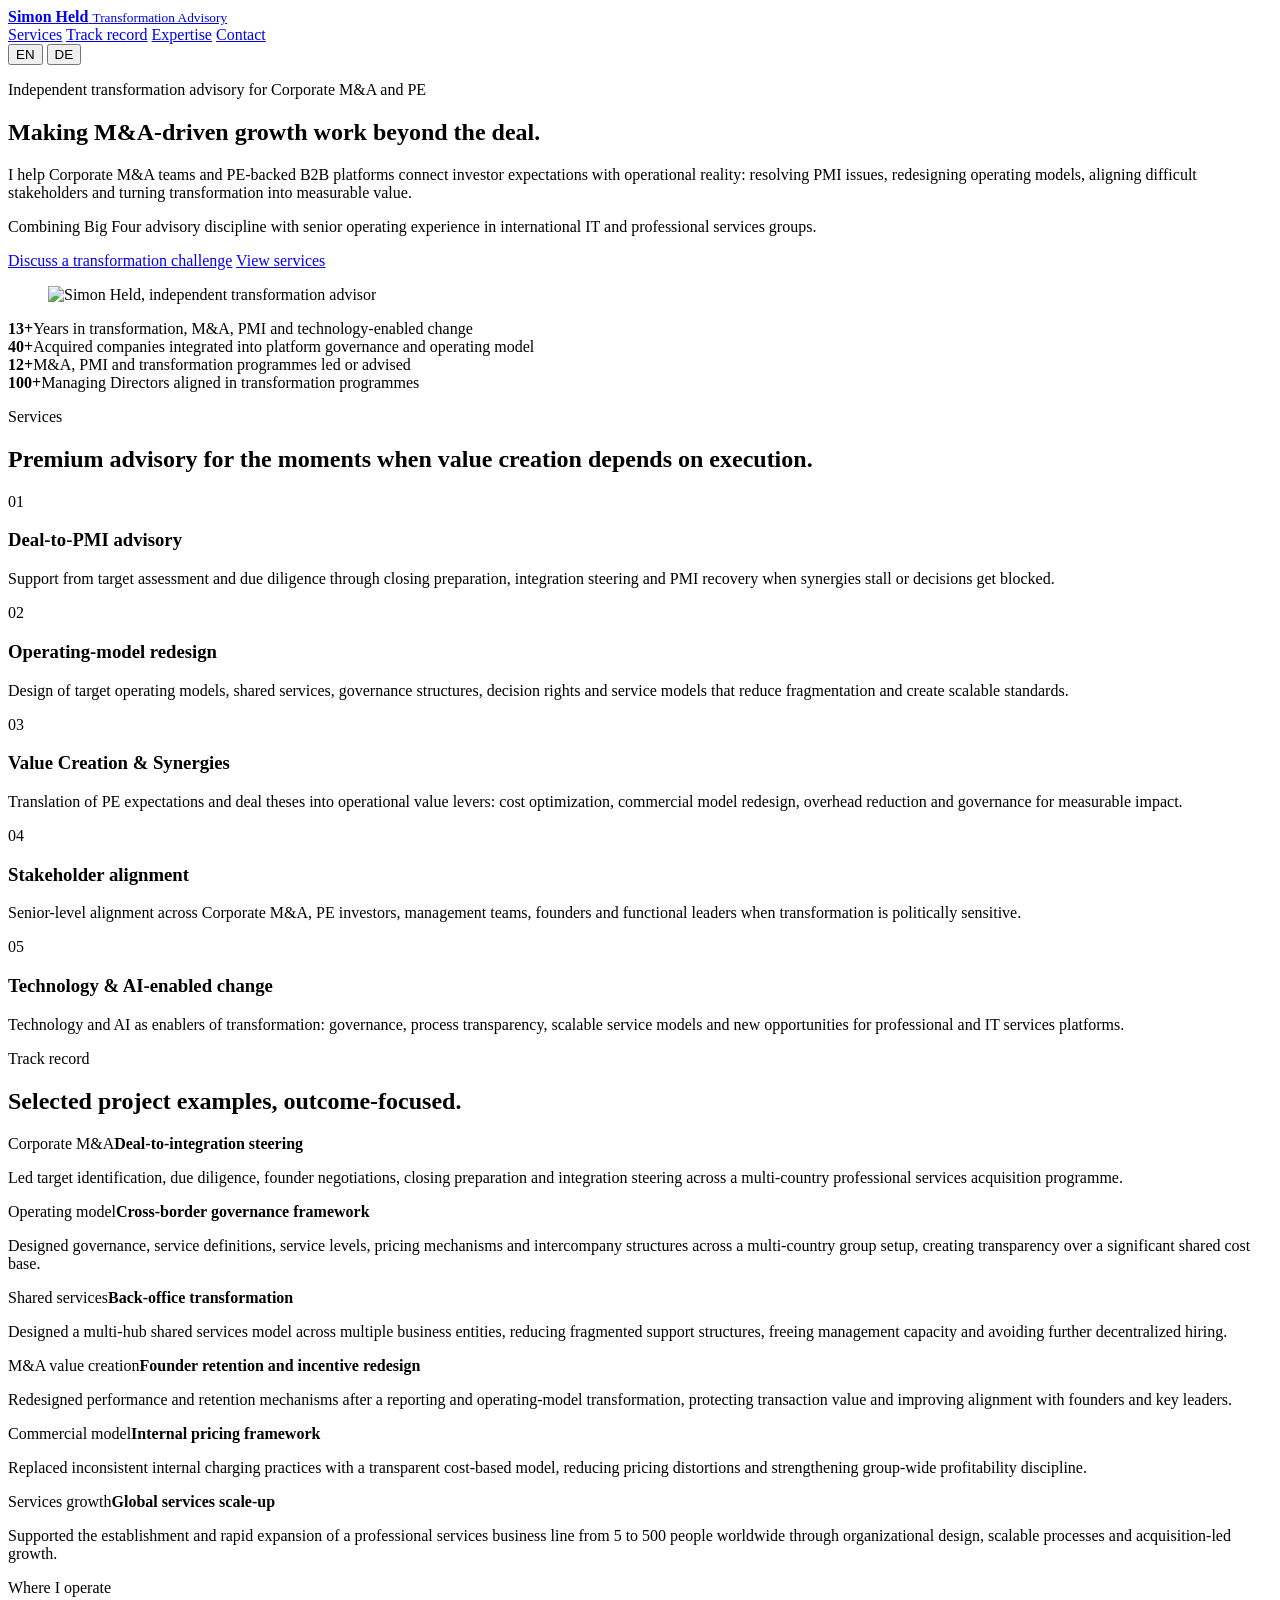
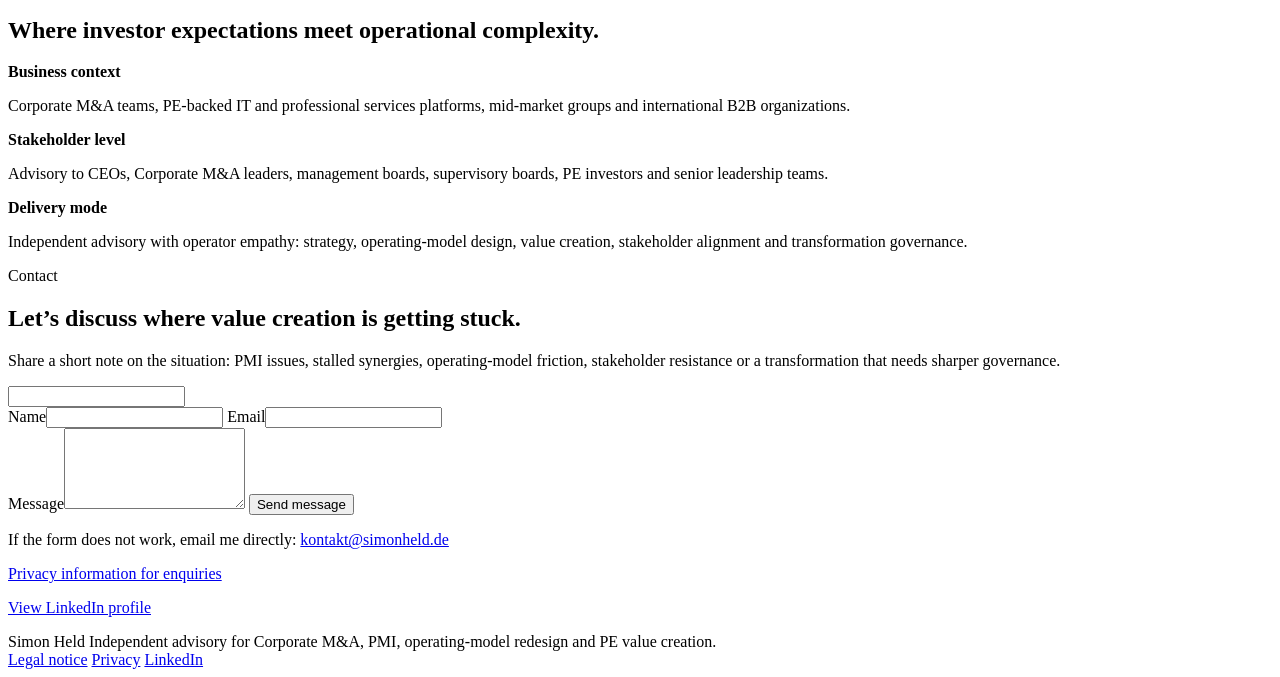
==== index.html @ be23057e "Add files via upload" ====
<!doctype html>
<html lang="en">
  <head>
    <meta charset="utf-8">
    <meta name="viewport" content="width=device-width, initial-scale=1">
    <title>Simon Held | Independent Transformation Advisory for Corporate M&amp;A and PE</title>
    <meta name="description" content="Independent transformation advisory for Corporate M&A and private equity: operating-model redesign, value creation, PMI, stakeholder alignment and technology-enabled transformation.">
    <meta property="og:title" content="Simon Held | Independent Transformation Advisory">
    <meta property="og:description" content="Independent transformation advisory for Corporate M&A, PMI, operating-model redesign and PE value creation.">
    <meta property="og:type" content="website">
    <meta property="og:image" content="https://simonheld.de/assets/simon-held-portrait.jpg">
    <meta name="twitter:card" content="summary_large_image">
    <meta name="twitter:title" content="Simon Held | Independent Transformation Advisory">
    <meta name="twitter:description" content="Independent transformation advisory for Corporate M&A, PMI, operating-model redesign and PE value creation.">
    <link rel="icon" href="assets/favicon.svg" type="image/svg+xml">
    <link rel="stylesheet" href="styles.css">
  </head>
  <body>
    <header class="site-header" aria-label="Main navigation">
      <a class="brand" href="#top" aria-label="Simon Held home">
        <span class="brand-mark" aria-hidden="true"></span>
        <span>
          <strong>Simon Held</strong>
          <small data-en="Transformation Advisory" data-de="Transformationsberatung">Transformation Advisory</small>
        </span>
      </a>
      <nav class="nav-links" aria-label="Page sections">
        <a href="#services" data-en="Services" data-de="Leistungen">Services</a>
        <a href="#track-record" data-en="Track record" data-de="Projekterfahrung">Track record</a>
        <a href="#expertise" data-en="Expertise" data-de="Schwerpunkte">Expertise</a>
        <a href="#contact" data-en="Contact" data-de="Kontakt">Contact</a>
      </nav>
      <div class="language-toggle" aria-label="Language selection">
        <button class="is-active" type="button" data-lang-button="en" aria-pressed="true">EN</button>
        <button type="button" data-lang-button="de" aria-pressed="false">DE</button>
      </div>
    </header>

    <main id="top">
      <section class="hero section-shell">
        <div class="hero-copy">
          <p class="eyebrow">
            <span data-en="Independent transformation advisory for Corporate M&amp;A and PE" data-de="Unabhängige Beratung für Corporate M&amp;A und PE">Independent transformation advisory for Corporate M&amp;A and PE</span>
          </p>
          <h1 data-en="Making M&amp;A-driven growth work beyond the deal." data-de="M&amp;A-getriebenes Wachstum operativ wirksam machen.">Making M&amp;A-driven growth work beyond the deal.</h1>
          <p class="hero-lede" data-en="I help Corporate M&amp;A teams and PE-backed B2B platforms connect investor expectations with operational reality: resolving PMI issues, redesigning operating models, aligning difficult stakeholders and turning transformation into measurable value." data-de="Ich unterstütze Corporate-M&amp;A-Teams und PE-finanzierte B2B-Plattformen dabei, Investorenerwartungen in operative Realität zu übersetzen: PMI-Probleme lösen, Operating Models neu ausrichten, anspruchsvolle Stakeholder einbinden und Transformation in messbare Wertsteigerung überführen.">
            I help Corporate M&amp;A teams and PE-backed B2B platforms connect investor expectations with operational reality: resolving PMI issues, redesigning operating models, aligning difficult stakeholders and turning transformation into measurable value.
          </p>
          <p class="credential-line" data-en="Combining Big Four advisory discipline with senior operating experience in international IT and professional services groups." data-de="Verbindet Big-Four-Präzision mit operativer Führungserfahrung in internationalen IT- und Professional-Services-Gruppen.">
            Combining Big Four advisory discipline with senior operating experience in international IT and professional services groups.
          </p>
          <div class="hero-actions">
            <a class="button primary" href="#contact" data-en="Discuss a transformation challenge" data-de="Transformationsagenda besprechen">Discuss a transformation challenge</a>
            <a class="button secondary" href="#services" data-en="View services" data-de="Leistungen ansehen">View services</a>
          </div>
        </div>
        <figure class="hero-media">
          <img src="assets/simon-held-portrait.jpg" alt="Simon Held, independent transformation advisor">
        </figure>
      </section>

      <section class="credibility" aria-label="Experience highlights">
        <div class="metric"><strong>13+</strong><span data-en="Years in transformation, M&amp;A, PMI and technology-enabled change" data-de="Jahre Erfahrung in Transformation, M&amp;A, PMI und technologiegestützter Veränderung">Years in transformation, M&amp;A, PMI and technology-enabled change</span></div>
        <div class="metric"><strong>40+</strong><span data-en="Acquired companies integrated into platform governance and operating model" data-de="Akquirierte Unternehmen in Plattform-Governance und Operating Model integriert">Acquired companies integrated into platform governance and operating model</span></div>
        <div class="metric"><strong>12+</strong><span data-en="M&amp;A, PMI and transformation programmes led or advised" data-de="M&amp;A-, PMI- und Transformationsprogramme geführt oder beraten">M&amp;A, PMI and transformation programmes led or advised</span></div>
        <div class="metric"><strong>100+</strong><span data-en="Managing Directors aligned in transformation programmes" data-de="Geschäftsführer und Managing Directors in Transformationsprogrammen eingebunden">Managing Directors aligned in transformation programmes</span></div>
      </section>

      <section class="section-shell split" id="services">
        <div class="section-intro">
          <p class="eyebrow" data-en="Services" data-de="Leistungen">Services</p>
          <h2 data-en="Premium advisory for the moments when value creation depends on execution." data-de="Beratung für kritische Phasen, in denen Wertsteigerung operative Wirkung entfalten muss.">Premium advisory for the moments when value creation depends on execution.</h2>
        </div>
        <div class="service-list">
          <article class="service-item"><span class="service-index">01</span><div><h3 data-en="Deal-to-PMI advisory" data-de="Deal-to-PMI-Beratung">Deal-to-PMI advisory</h3><p data-en="Support from target assessment and due diligence through closing preparation, integration steering and PMI recovery when synergies stall or decisions get blocked." data-de="Begleitung von Target Assessment und Due Diligence über Closing-Vorbereitung und Integrationssteuerung bis zur PMI-Stabilisierung, wenn Synergien stocken oder Entscheidungen blockiert werden.">Support from target assessment and due diligence through closing preparation, integration steering and PMI recovery when synergies stall or decisions get blocked.</p></div></article>
          <article class="service-item"><span class="service-index">02</span><div><h3 data-en="Operating-model redesign" data-de="Operating-Model-Redesign">Operating-model redesign</h3><p data-en="Design of target operating models, shared services, governance structures, decision rights and service models that reduce fragmentation and create scalable standards." data-de="Design von Target Operating Models, Shared Services, Governance-Strukturen, Rollen, Entscheidungsrechten und Service-Modellen, die Fragmentierung reduzieren und skalierbare Standards schaffen.">Design of target operating models, shared services, governance structures, decision rights and service models that reduce fragmentation and create scalable standards.</p></div></article>
          <article class="service-item"><span class="service-index">03</span><div><h3 data-en="Value Creation &amp; Synergies" data-de="Value Creation &amp; Synergien">Value Creation &amp; Synergies</h3><p data-en="Translation of PE expectations and deal theses into operational value levers: cost optimization, commercial model redesign, overhead reduction and governance for measurable impact." data-de="Übersetzung von PE-Erwartungen und Deal-Thesen in operative Werthebel: Kostenoptimierung, Commercial-Model-Redesign, Overhead-Reduktion und Governance mit messbarer Wirkung.">Translation of PE expectations and deal theses into operational value levers: cost optimization, commercial model redesign, overhead reduction and governance for measurable impact.</p></div></article>
          <article class="service-item"><span class="service-index">04</span><div><h3 data-en="Stakeholder alignment" data-de="Stakeholder-Alignment">Stakeholder alignment</h3><p data-en="Senior-level alignment across Corporate M&amp;A, PE investors, management teams, founders and functional leaders when transformation is politically sensitive." data-de="Senior-Level-Alignment zwischen Corporate M&amp;A, PE-Investoren, Geschäftsführungen, Gründern und Funktionsverantwortlichen, wenn Transformation politisch sensibel oder blockiert ist.">Senior-level alignment across Corporate M&amp;A, PE investors, management teams, founders and functional leaders when transformation is politically sensitive.</p></div></article>
          <article class="service-item"><span class="service-index">05</span><div><h3 data-en="Technology &amp; AI-enabled change" data-de="Technologie- und KI-gestützte Veränderung">Technology &amp; AI-enabled change</h3><p data-en="Technology and AI as enablers of transformation: governance, process transparency, scalable service models and new opportunities for professional and IT services platforms." data-de="Technologie und KI als Hebel für Transformation: Governance, Prozesstransparenz, skalierbare Service-Modelle und neue Wertpotenziale für Professional- und IT-Services-Plattformen.">Technology and AI as enablers of transformation: governance, process transparency, scalable service models and new opportunities for professional and IT services platforms.</p></div></article>
        </div>
      </section>

      <section class="section-shell track-record" id="track-record">
        <div class="section-intro">
          <p class="eyebrow" data-en="Track record" data-de="Projekterfahrung">Track record</p>
          <h2 data-en="Selected project examples, outcome-focused." data-de="Ausgewählte Projektbeispiele, ergebnisorientiert.">Selected project examples, outcome-focused.</h2>
        </div>
        <div class="engagement-grid">
          <article><span class="engagement-kicker" data-en="Corporate M&amp;A" data-de="Corporate M&amp;A">Corporate M&amp;A</span><strong data-en="Deal-to-integration steering" data-de="Deal-to-Integration-Steuerung">Deal-to-integration steering</strong><p data-en="Led target identification, due diligence, founder negotiations, closing preparation and integration steering across a multi-country professional services acquisition programme." data-de="Target-Identifikation, Due Diligence, Gründerverhandlungen, Closing-Vorbereitung und Integrationssteuerung in einem länderübergreifenden Professional-Services-Akquisitionsprogramm verantwortet.">Led target identification, due diligence, founder negotiations, closing preparation and integration steering across a multi-country professional services acquisition programme.</p></article>
          <article><span class="engagement-kicker" data-en="Operating model" data-de="Operating Model">Operating model</span><strong data-en="Cross-border governance framework" data-de="Grenzüberschreitendes Governance-Modell">Cross-border governance framework</strong><p data-en="Designed governance, service definitions, service levels, pricing mechanisms and intercompany structures across a multi-country group setup, creating transparency over a significant shared cost base." data-de="Governance, Service-Definitionen, Service Levels, Pricing-Mechanismen und Intercompany-Strukturen in einer internationalen Gruppenstruktur aufgebaut und Transparenz über eine signifikante gemeinsame Kostenbasis geschaffen.">Designed governance, service definitions, service levels, pricing mechanisms and intercompany structures across a multi-country group setup, creating transparency over a significant shared cost base.</p></article>
          <article><span class="engagement-kicker" data-en="Shared services" data-de="Shared Services">Shared services</span><strong data-en="Back-office transformation" data-de="Back-Office-Transformation">Back-office transformation</strong><p data-en="Designed a multi-hub shared services model across multiple business entities, reducing fragmented support structures, freeing management capacity and avoiding further decentralized hiring." data-de="Ein Multi-Hub-Shared-Services-Modell über mehrere Geschäftseinheiten hinweg konzipiert, fragmentierte Support-Strukturen reduziert, Managementkapazität freigesetzt und zusätzliche dezentrale Einstellungen vermieden.">Designed a multi-hub shared services model across multiple business entities, reducing fragmented support structures, freeing management capacity and avoiding further decentralized hiring.</p></article>
          <article><span class="engagement-kicker" data-en="M&amp;A value creation" data-de="M&amp;A Value Creation">M&amp;A value creation</span><strong data-en="Founder retention and incentive redesign" data-de="Gründerbindung und Incentive-Redesign">Founder retention and incentive redesign</strong><p data-en="Redesigned performance and retention mechanisms after a reporting and operating-model transformation, protecting transaction value and improving alignment with founders and key leaders." data-de="Performance- und Retention-Mechanismen nach einer Reporting- und Operating-Model-Transformation neu ausgerichtet, Transaktionswert abgesichert und die Interessen von Gründern und Schlüsselpersonen besser mit den Gruppenzielen verbunden.">Redesigned performance and retention mechanisms after a reporting and operating-model transformation, protecting transaction value and improving alignment with founders and key leaders.</p></article>
          <article><span class="engagement-kicker" data-en="Commercial model" data-de="Commercial Model">Commercial model</span><strong data-en="Internal pricing framework" data-de="Internes Pricing-Framework">Internal pricing framework</strong><p data-en="Replaced inconsistent internal charging practices with a transparent cost-based model, reducing pricing distortions and strengthening group-wide profitability discipline." data-de="Uneinheitliche interne Leistungsverrechnung durch ein transparentes kostenbasiertes Modell ersetzt, Pricing-Verzerrungen reduziert und die gruppenweite Profitabilitätsdisziplin gestärkt.">Replaced inconsistent internal charging practices with a transparent cost-based model, reducing pricing distortions and strengthening group-wide profitability discipline.</p></article>
          <article><span class="engagement-kicker" data-en="Services growth" data-de="Services Growth">Services growth</span><strong data-en="Global services scale-up" data-de="Skalierung globaler Services">Global services scale-up</strong><p data-en="Supported the establishment and rapid expansion of a professional services business line from 5 to 500 people worldwide through organizational design, scalable processes and acquisition-led growth." data-de="Aufbau und schnelle Skalierung einer Professional-Services-Geschäftseinheit von 5 auf weltweit 500 Mitarbeitende unterstützt: über Organisationsdesign, skalierbare Prozesse und akquisitionsgetriebenes Wachstum.">Supported the establishment and rapid expansion of a professional services business line from 5 to 500 people worldwide through organizational design, scalable processes and acquisition-led growth.</p></article>
        </div>
      </section>

      <section class="section-shell expertise-band" id="expertise">
        <div>
          <p class="eyebrow" data-en="Where I operate" data-de="Einsatzfelder">Where I operate</p>
          <h2 data-en="Where investor expectations meet operational complexity." data-de="Dort, wo Investorenerwartungen auf operative Komplexität treffen.">Where investor expectations meet operational complexity.</h2>
        </div>
        <div class="expertise-grid">
          <div><strong data-en="Business context" data-de="Unternehmerischer Kontext">Business context</strong><p data-en="Corporate M&amp;A teams, PE-backed IT and professional services platforms, mid-market groups and international B2B organizations." data-de="Corporate-M&amp;A-Teams, PE-finanzierte IT- und Professional-Services-Plattformen, Mid-Market-Unternehmensgruppen und internationale B2B-Organisationen.">Corporate M&amp;A teams, PE-backed IT and professional services platforms, mid-market groups and international B2B organizations.</p></div>
          <div><strong data-en="Stakeholder level" data-de="Stakeholder-Ebene">Stakeholder level</strong><p data-en="Advisory to CEOs, Corporate M&amp;A leaders, management boards, supervisory boards, PE investors and senior leadership teams." data-de="Beratung für CEOs, Corporate-M&amp;A-Verantwortliche, Geschäftsführungen, Beiräte, Aufsichtsgremien, PE-Investoren und Senior Leadership Teams.">Advisory to CEOs, Corporate M&amp;A leaders, management boards, supervisory boards, PE investors and senior leadership teams.</p></div>
          <div><strong data-en="Delivery mode" data-de="Rolle im Mandat">Delivery mode</strong><p data-en="Independent advisory with operator empathy: strategy, operating-model design, value creation, stakeholder alignment and transformation governance." data-de="Unabhängige Beratung mit operativem Verständnis: Strategie, Operating-Model-Design, Value Creation, Stakeholder-Alignment und Transformations-Governance.">Independent advisory with operator empathy: strategy, operating-model design, value creation, stakeholder alignment and transformation governance.</p></div>
        </div>
      </section>

      <section class="section-shell contact-section" id="contact">
        <div class="contact-copy">
          <p class="eyebrow" data-en="Contact" data-de="Kontakt">Contact</p>
          <h2 data-en="Let’s discuss where value creation is getting stuck." data-de="Lassen Sie uns besprechen, wo Wertsteigerung ins Stocken gerät.">Let’s discuss where value creation is getting stuck.</h2>
          <p data-en="Share a short note on the situation: PMI issues, stalled synergies, operating-model friction, stakeholder resistance or a transformation that needs sharper governance." data-de="Senden Sie mir eine kurze Nachricht zur Ausgangssituation: PMI-Probleme, stockende Synergien, Reibung im Operating Model, Stakeholder-Widerstand oder eine Transformation, die klarere Governance benötigt.">Share a short note on the situation: PMI issues, stalled synergies, operating-model friction, stakeholder resistance or a transformation that needs sharper governance.</p>
        </div>
        <form class="contact-form" id="contactForm" action="contact.php" method="POST" accept-charset="UTF-8">
          <input type="hidden" name="subject" value="New transformation agenda enquiry">
          <input type="hidden" name="form_started_at" value="">
          <input type="text" name="_honey" tabindex="-1" autocomplete="off" aria-hidden="true">
          <div class="form-row">
            <label><span data-en="Name" data-de="Name">Name</span><input name="name" type="text" autocomplete="name" required></label>
            <label><span data-en="Email" data-de="E-Mail">Email</span><input name="email" type="email" autocomplete="email" required></label>
          </div>
          <label><span data-en="Message" data-de="Nachricht">Message</span><textarea name="message" rows="5" required></textarea></label>
          <button class="button primary" type="submit" data-en="Send message" data-de="Nachricht senden">Send message</button>
          <p class="contact-fallback">
            <span data-en="If the form does not work, email me directly:" data-de="Falls das Formular nicht funktioniert, schreiben Sie mir direkt:">If the form does not work, email me directly:</span>
            <a href="mailto:kontakt@simonheld.de">kontakt@simonheld.de</a>
          </p>
          <p class="contact-fallback">
            <a href="datenschutz.html" data-en="Privacy information for enquiries" data-de="Datenschutzhinweise für Anfragen">Privacy information for enquiries</a>
          </p>
          <p class="contact-fallback">
            <a href="https://www.linkedin.com/in/simon-held/" target="_blank" rel="noopener" data-en="View LinkedIn profile" data-de="LinkedIn-Profil ansehen">View LinkedIn profile</a>
          </p>
        </form>
      </section>
    </main>

    <footer class="site-footer">
      <span>Simon Held</span>
      <span data-en="Independent advisory for Corporate M&amp;A, PMI, operating-model redesign and PE value creation." data-de="Unabhängige Beratung für Corporate M&amp;A, PMI, Operating-Model-Redesign und PE Value Creation.">Independent advisory for Corporate M&amp;A, PMI, operating-model redesign and PE value creation.</span>
      <nav class="footer-links" aria-label="Legal links">
        <a href="legal-notice.html" data-en="Legal notice" data-de="Impressum" data-href-en="legal-notice.html" data-href-de="impressum.html">Legal notice</a>
        <a href="privacy.html" data-en="Privacy" data-de="Datenschutz" data-href-en="privacy.html" data-href-de="datenschutz.html">Privacy</a>
        <a href="https://www.linkedin.com/in/simon-held/" target="_blank" rel="noopener">LinkedIn</a>
      </nav>
    </footer>
    <script src="script.js"></script>
  </body>
</html>
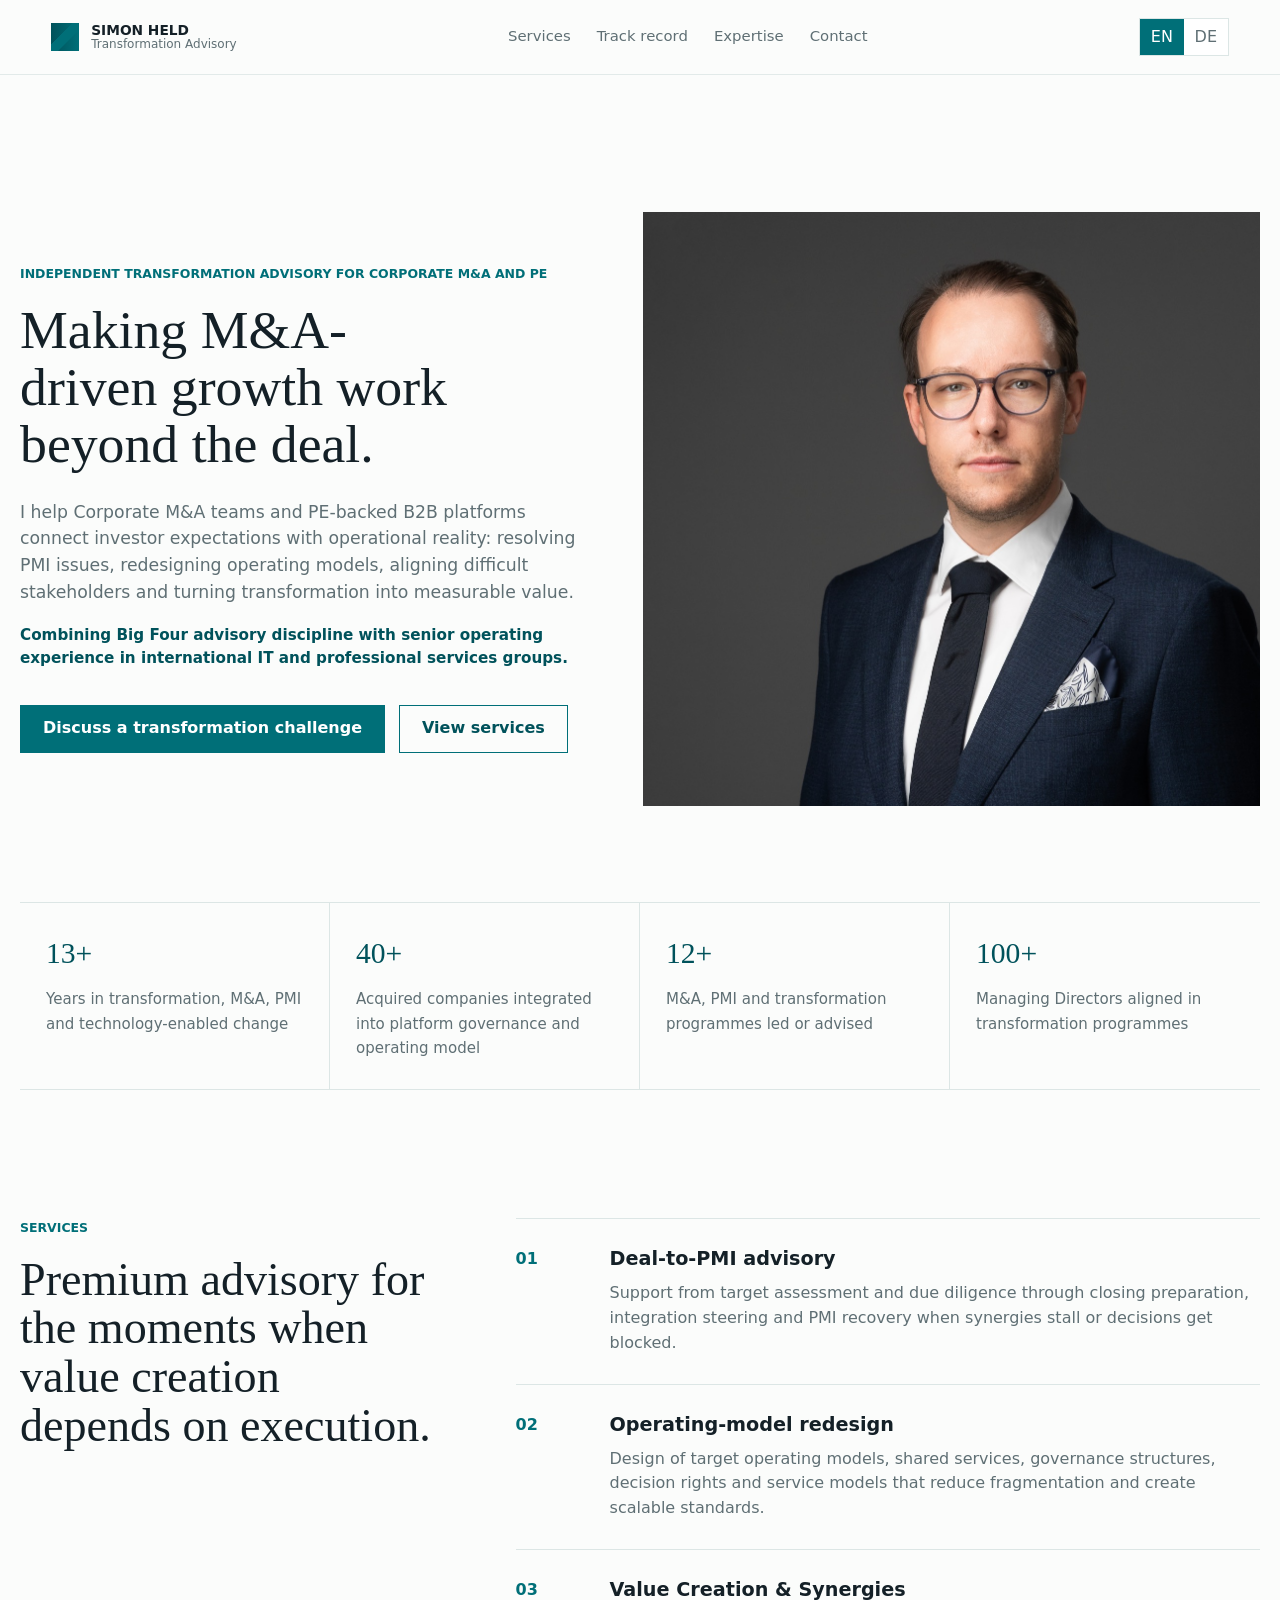
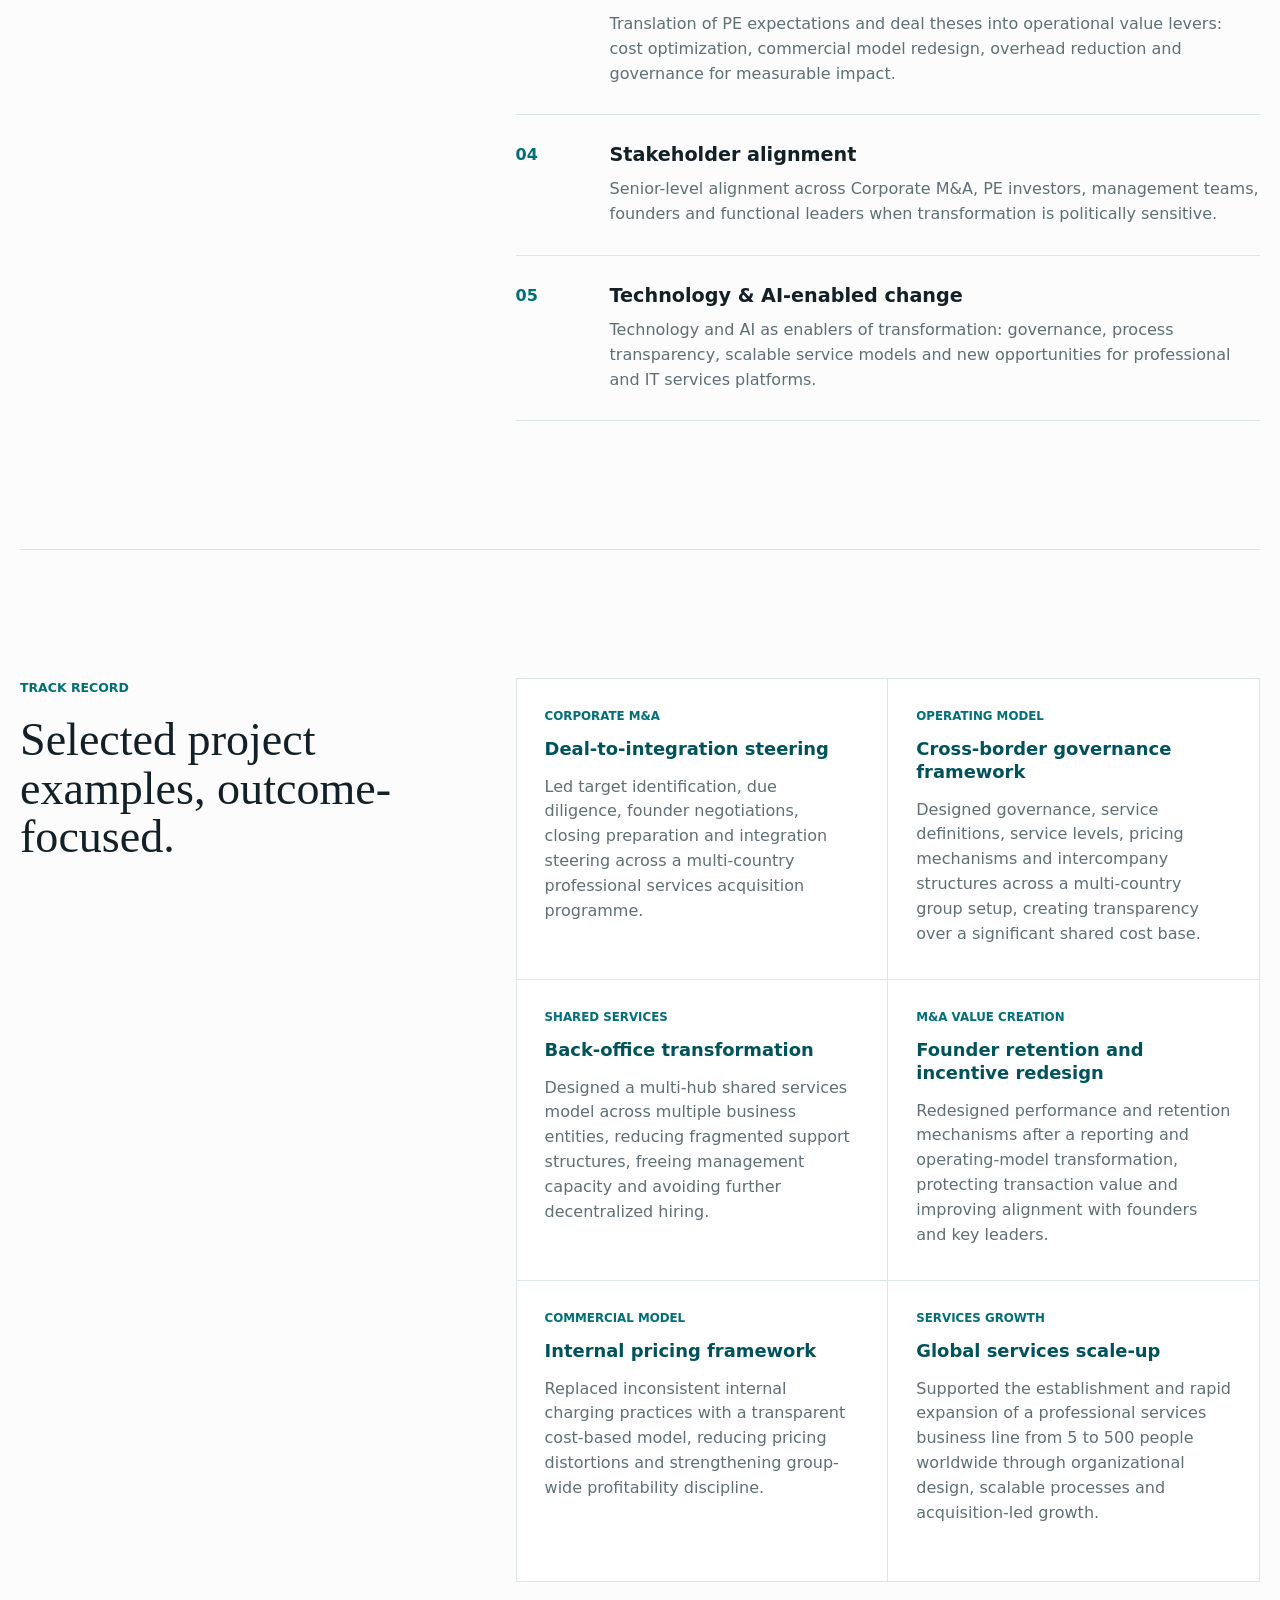
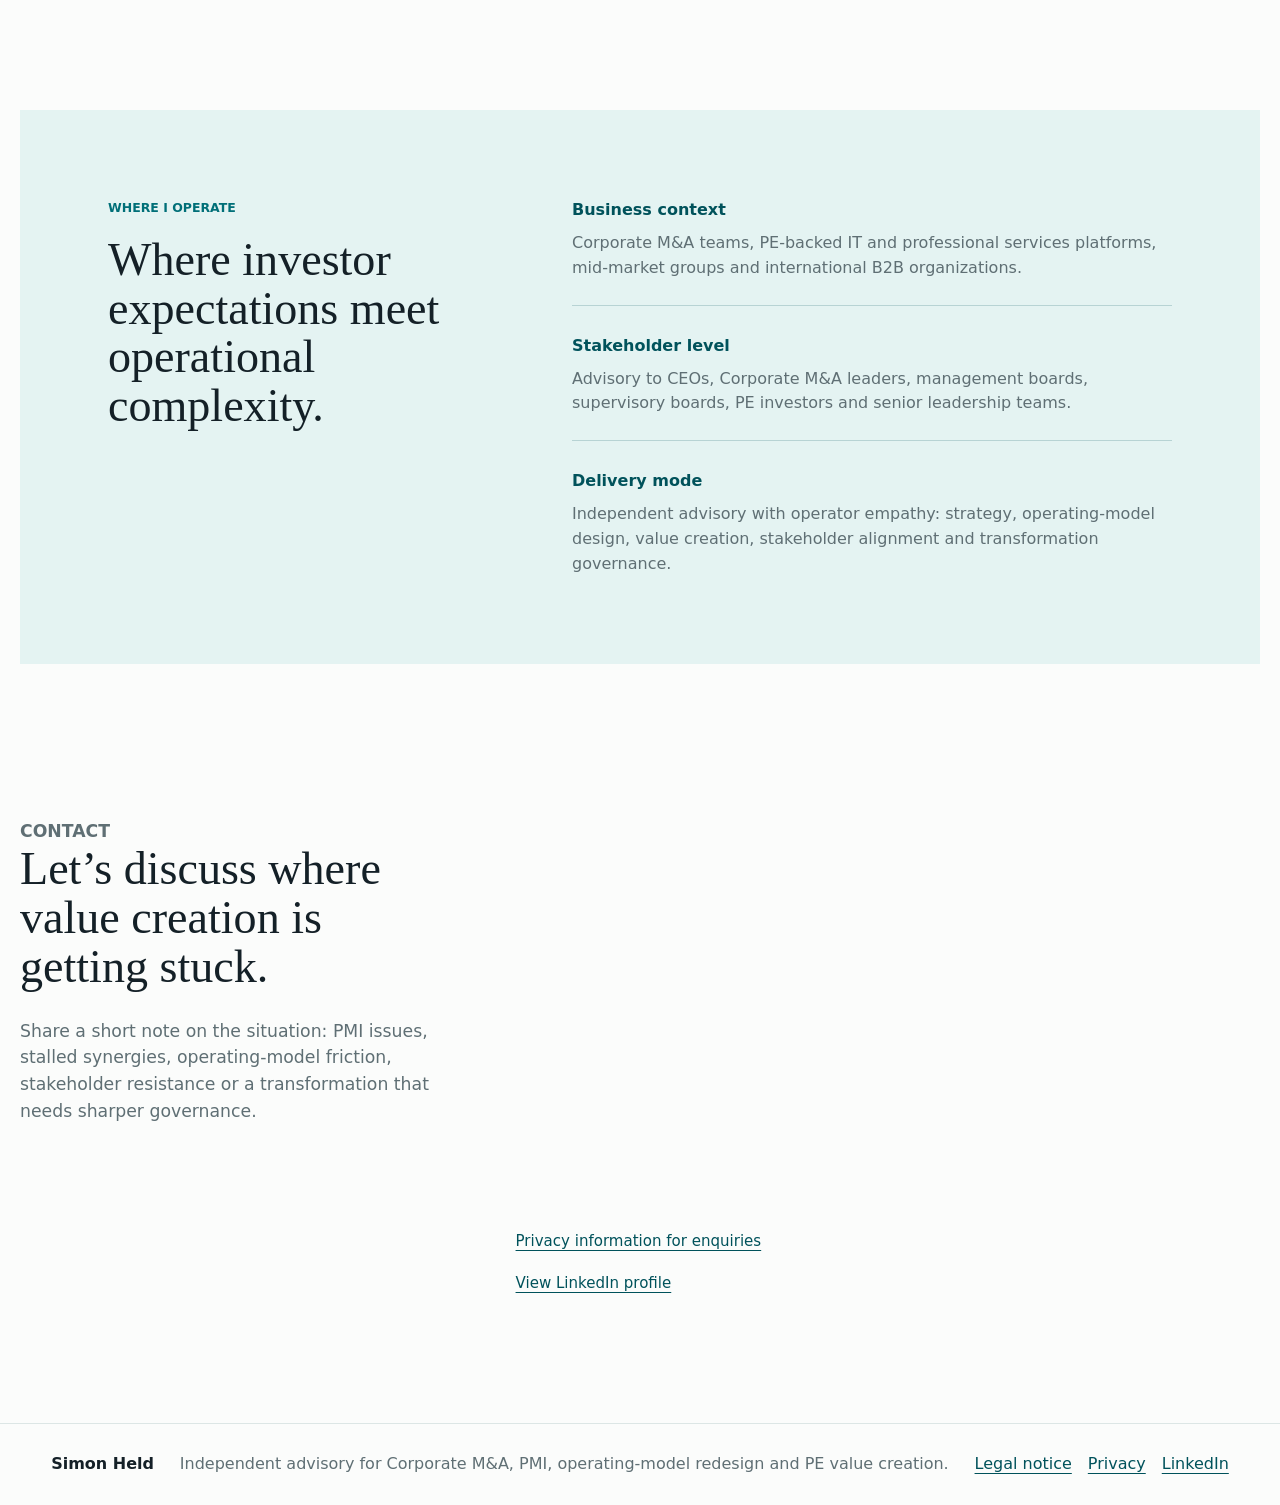
==== commit 237fb47c: "Add files via upload" ====
--- a/index.html
+++ b/index.html
@@ -4,16 +4,17 @@
     <meta charset="utf-8">
     <meta name="viewport" content="width=device-width, initial-scale=1">
     <title>Simon Held | Independent Transformation Advisory for Corporate M&amp;A and PE</title>
-    <meta name="description" content="Independent transformation advisory for Corporate M&A and private equity: operating-model redesign, value creation, PMI, stakeholder alignment and technology-enabled transformation.">
+    <meta name="description" content="Independent transformation advisory for Corporate M&amp;A and private equity: operating-model redesign, value creation, PMI, stakeholder alignment and technology-enabled transformation.">
     <meta property="og:title" content="Simon Held | Independent Transformation Advisory">
-    <meta property="og:description" content="Independent transformation advisory for Corporate M&A, PMI, operating-model redesign and PE value creation.">
+    <meta property="og:description" content="Independent transformation advisory for Corporate M&amp;A, PMI, operating-model redesign and PE value creation.">
     <meta property="og:type" content="website">
     <meta property="og:image" content="https://simonheld.de/assets/simon-held-portrait.jpg">
     <meta name="twitter:card" content="summary_large_image">
     <meta name="twitter:title" content="Simon Held | Independent Transformation Advisory">
-    <meta name="twitter:description" content="Independent transformation advisory for Corporate M&A, PMI, operating-model redesign and PE value creation.">
+    <meta name="twitter:description" content="Independent transformation advisory for Corporate M&amp;A, PMI, operating-model redesign and PE value creation.">
     <link rel="icon" href="assets/favicon.svg" type="image/svg+xml">
     <link rel="stylesheet" href="styles.css">
+    <script src="https://form.formcentric.com/form/formcentric.js" defer></script>
   </head>
   <body>
     <header class="site-header" aria-label="Main navigation">
@@ -113,27 +114,20 @@
           <h2 data-en="Let’s discuss where value creation is getting stuck." data-de="Lassen Sie uns besprechen, wo Wertsteigerung ins Stocken gerät.">Let’s discuss where value creation is getting stuck.</h2>
           <p data-en="Share a short note on the situation: PMI issues, stalled synergies, operating-model friction, stakeholder resistance or a transformation that needs sharper governance." data-de="Senden Sie mir eine kurze Nachricht zur Ausgangssituation: PMI-Probleme, stockende Synergien, Reibung im Operating Model, Stakeholder-Widerstand oder eine Transformation, die klarere Governance benötigt.">Share a short note on the situation: PMI issues, stalled synergies, operating-model friction, stakeholder resistance or a transformation that needs sharper governance.</p>
         </div>
-        <form class="contact-form" id="contactForm" action="contact.php" method="POST" accept-charset="UTF-8">
-          <input type="hidden" name="subject" value="New transformation agenda enquiry">
-          <input type="hidden" name="form_started_at" value="">
-          <input type="text" name="_honey" tabindex="-1" autocomplete="off" aria-hidden="true">
-          <div class="form-row">
-            <label><span data-en="Name" data-de="Name">Name</span><input name="name" type="text" autocomplete="name" required></label>
-            <label><span data-en="Email" data-de="E-Mail">Email</span><input name="email" type="email" autocomplete="email" required></label>
-          </div>
-          <label><span data-en="Message" data-de="Nachricht">Message</span><textarea name="message" rows="5" required></textarea></label>
-          <button class="button primary" type="submit" data-en="Send message" data-de="Nachricht senden">Send message</button>
-          <p class="contact-fallback">
-            <span data-en="If the form does not work, email me directly:" data-de="Falls das Formular nicht funktioniert, schreiben Sie mir direkt:">If the form does not work, email me directly:</span>
-            <a href="mailto:kontakt@simonheld.de">kontakt@simonheld.de</a>
-          </p>
+        <div class="contact-form formcentric-shell">
+          <div data-fc-id="a6c484f3-4230-4928-b5f2-787427a5f5ae"></div>
+          <noscript>
+            <p class="contact-fallback">
+              <a href="https://form.formcentric.com/form/1b5f6c06-df86-438d-b7c8-d5ad4b811381" target="_blank" rel="noopener" data-en="Open contact form" data-de="Kontaktformular öffnen">Open contact form</a>
+            </p>
+          </noscript>
           <p class="contact-fallback">
             <a href="datenschutz.html" data-en="Privacy information for enquiries" data-de="Datenschutzhinweise für Anfragen">Privacy information for enquiries</a>
           </p>
           <p class="contact-fallback">
             <a href="https://www.linkedin.com/in/simon-held/" target="_blank" rel="noopener" data-en="View LinkedIn profile" data-de="LinkedIn-Profil ansehen">View LinkedIn profile</a>
           </p>
-        </form>
+        </div>
       </section>
     </main>
 
--- a/styles.css
+++ b/styles.css
@@ -0,0 +1,224 @@
+:root {
+  --bg: #fbfcfb;
+  --surface: #ffffff;
+  --ink: #142027;
+  --muted: #5f6f74;
+  --line: #dce6e5;
+  --teal: #006f78;
+  --teal-dark: #00525b;
+  --teal-soft: #e4f3f2;
+  --sand: #f3f0ea;
+  --focus: #9a5a1f;
+  --max: 1280px;
+}
+* { box-sizing: border-box; }
+html { scroll-behavior: smooth; }
+body {
+  margin: 0;
+  color: var(--ink);
+  background: var(--bg);
+  font-family: Inter, ui-sans-serif, system-ui, -apple-system, BlinkMacSystemFont, "Segoe UI", sans-serif;
+  line-height: 1.55;
+  overflow-x: hidden;
+}
+img { display: block; max-width: 100%; }
+a { color: inherit; }
+button, input, textarea { font: inherit; }
+:focus-visible { outline: 3px solid color-mix(in srgb, var(--focus) 55%, white); outline-offset: 3px; }
+.site-header {
+  position: sticky;
+  top: 0;
+  z-index: 10;
+  display: flex;
+  align-items: center;
+  justify-content: space-between;
+  gap: 24px;
+  padding: 18px clamp(20px, 4vw, 56px);
+  background: rgba(251, 252, 251, 0.9);
+  border-bottom: 1px solid rgba(220, 230, 229, 0.8);
+  backdrop-filter: blur(18px);
+}
+.brand { display: inline-flex; align-items: center; gap: 12px; min-width: max-content; text-decoration: none; }
+.brand-mark {
+  width: 28px;
+  height: 28px;
+  background: linear-gradient(135deg, transparent 0 38%, var(--teal) 39% 62%, transparent 63%), linear-gradient(90deg, var(--teal-dark), var(--teal));
+}
+.brand strong, .brand small { display: block; line-height: 1.05; }
+.brand strong { font-size: 0.86rem; letter-spacing: 0; text-transform: uppercase; }
+.brand small { color: var(--muted); font-size: 0.75rem; }
+.nav-links { display: flex; align-items: center; gap: 26px; color: var(--muted); font-size: 0.93rem; }
+.nav-links a { text-decoration: none; }
+.nav-links a:hover { color: var(--teal-dark); }
+.language-toggle { display: inline-flex; border: 1px solid var(--line); background: var(--surface); }
+.language-toggle button { min-width: 44px; min-height: 36px; border: 0; color: var(--muted); background: transparent; cursor: pointer; }
+.language-toggle button.is-active { color: white; background: var(--teal); }
+.section-shell { width: min(var(--max), calc(100% - 40px)); margin: 0 auto; }
+.hero {
+  display: grid;
+  grid-template-columns: minmax(460px, 0.95fr) minmax(420px, 1.05fr);
+  align-items: center;
+  gap: clamp(34px, 5vw, 72px);
+  min-height: calc(100vh - 73px);
+  padding: clamp(48px, 7vw, 88px) 0 48px;
+}
+.eyebrow { margin: 0 0 18px; max-width: 100%; color: var(--teal); font-size: 0.78rem; font-weight: 760; letter-spacing: 0; text-transform: uppercase; }
+h1, h2, h3 { overflow-wrap: normal; word-break: normal; }
+h1, h2 { margin: 0; max-width: min(760px, 100%); font-family: Georgia, "Times New Roman", serif; font-weight: 500; line-height: 1.06; }
+h1 { font-size: clamp(2.8rem, 4.2vw, 4.35rem); text-wrap: balance; }
+h2 { font-size: clamp(2rem, 3.6vw, 4rem); }
+h3 { margin: 0 0 10px; font-size: 1.2rem; line-height: 1.25; }
+p, a, span, strong, label, button { overflow-wrap: break-word; }
+.hero-lede, .contact-copy p { max-width: 680px; margin: 26px 0 0; color: var(--muted); font-size: 1.08rem; }
+.credential-line { max-width: 640px; margin: 18px 0 0; color: var(--teal-dark); font-size: 0.95rem; font-weight: 720; }
+.hero-actions { display: flex; flex-wrap: wrap; gap: 14px; margin-top: 34px; }
+.button {
+  display: inline-flex;
+  align-items: center;
+  justify-content: center;
+  min-height: 48px;
+  padding: 0 22px;
+  border: 1px solid var(--teal);
+  text-decoration: none;
+  font-weight: 720;
+  cursor: pointer;
+}
+.button.primary { color: white; background: var(--teal); }
+.button.primary:hover { background: var(--teal-dark); }
+.button.secondary { color: var(--teal-dark); background: transparent; }
+.button.secondary:hover { background: var(--teal-soft); }
+.hero-media { position: relative; margin: 0; min-height: 360px; overflow: hidden; background: #2f3234; }
+.hero-media img { width: 100%; height: min(66vh, 640px); min-height: 420px; object-fit: cover; object-position: 62% center; }
+.credibility {
+  display: grid;
+  grid-template-columns: repeat(4, 1fr);
+  width: min(var(--max), calc(100% - 40px));
+  margin: 0 auto;
+  border-top: 1px solid var(--line);
+  border-bottom: 1px solid var(--line);
+}
+.metric { min-height: 130px; padding: 28px 26px; border-right: 1px solid var(--line); }
+.metric:last-child { border-right: 0; }
+.metric strong { display: block; margin-bottom: 10px; color: var(--teal-dark); font-family: Georgia, "Times New Roman", serif; font-size: 1.85rem; font-weight: 500; }
+.metric span { color: var(--muted); font-size: 0.94rem; }
+.split, .track-record {
+  display: grid;
+  grid-template-columns: minmax(260px, 0.72fr) minmax(0, 1.28fr);
+  gap: clamp(34px, 6vw, 84px);
+  padding: clamp(76px, 10vw, 128px) 0;
+}
+.service-list { border-top: 1px solid var(--line); }
+.service-item { display: grid; grid-template-columns: 70px 1fr; gap: 24px; padding: 28px 0; border-bottom: 1px solid var(--line); }
+.service-index { color: var(--teal); font-weight: 760; }
+.service-item p, .expertise-grid p, .engagement-grid p { margin: 0; color: var(--muted); }
+.track-record { border-top: 1px solid var(--line); }
+.engagement-grid { display: grid; grid-template-columns: repeat(2, 1fr); gap: 1px; background: var(--line); border: 1px solid var(--line); }
+.engagement-grid article { min-height: 300px; padding: 28px; background: var(--surface); }
+.engagement-grid strong { display: block; margin-bottom: 14px; color: var(--teal-dark); font-size: 1.12rem; line-height: 1.28; }
+.engagement-kicker { display: block; margin-bottom: 12px; color: var(--teal); font-size: 0.74rem; font-weight: 760; text-transform: uppercase; }
+.expertise-band {
+  display: grid;
+  grid-template-columns: 0.8fr 1.2fr;
+  gap: clamp(34px, 5vw, 72px);
+  padding: clamp(56px, 8vw, 88px);
+  background: var(--teal-soft);
+}
+.expertise-grid { display: grid; gap: 28px; }
+.expertise-grid div { padding-bottom: 24px; border-bottom: 1px solid rgba(0, 82, 91, 0.2); }
+.expertise-grid div:last-child { padding-bottom: 0; border-bottom: 0; }
+.expertise-grid strong { display: block; margin-bottom: 8px; color: var(--teal-dark); }
+.contact-section {
+  display: grid;
+  grid-template-columns: 0.72fr 1.28fr;
+  gap: clamp(34px, 6vw, 84px);
+  padding: clamp(76px, 10vw, 128px) 0;
+}
+.contact-form { display: grid; gap: 18px; }
+.formcentric-shell > [data-fc-id] {
+  width: 100%;
+  min-height: 420px;
+}
+.contact-fallback {
+  margin: 0;
+  color: var(--muted);
+  font-size: 0.94rem;
+}
+.contact-fallback a,
+.legal-page a,
+.footer-links a {
+  color: var(--teal-dark);
+  text-decoration-thickness: 1px;
+  text-underline-offset: 4px;
+}
+.form-row { display: grid; grid-template-columns: repeat(2, 1fr); gap: 18px; }
+label { display: grid; gap: 8px; color: var(--ink); font-weight: 700; }
+input, textarea { width: 100%; border: 1px solid #b9c7c8; border-radius: 0; padding: 13px 14px; color: var(--ink); background: white; }
+textarea { resize: vertical; }
+input[name="_honey"] { display: none; }
+.contact-form .button { width: fit-content; }
+.site-footer { display: flex; justify-content: space-between; gap: 24px; padding: 28px clamp(20px, 4vw, 56px); color: var(--muted); border-top: 1px solid var(--line); }
+.site-footer span:first-child { color: var(--ink); font-weight: 760; }
+.footer-links {
+  display: flex;
+  flex-wrap: wrap;
+  gap: 16px;
+}
+.legal-page {
+  max-width: 900px;
+  padding: clamp(64px, 9vw, 112px) 0;
+}
+.legal-page h1 {
+  max-width: 760px;
+  margin-bottom: 40px;
+}
+.legal-page h2 {
+  margin: 0 0 12px;
+  font-family: Inter, ui-sans-serif, system-ui, -apple-system, BlinkMacSystemFont, "Segoe UI", sans-serif;
+  font-size: 1.25rem;
+  font-weight: 760;
+  line-height: 1.3;
+}
+.legal-page section {
+  padding: 28px 0;
+  border-top: 1px solid var(--line);
+}
+.legal-page p {
+  max-width: 760px;
+  margin: 0 0 14px;
+  color: var(--muted);
+}
+.legal-page p:last-child {
+  margin-bottom: 0;
+}
+@media (max-width: 900px) {
+  .site-header { flex-wrap: wrap; }
+  .nav-links { order: 3; width: 100%; justify-content: space-between; gap: 12px; }
+  .hero, .split, .track-record, .expertise-band, .contact-section { grid-template-columns: 1fr; }
+  .hero { min-height: auto; }
+  .hero-media { order: -1; }
+  .hero-media img { height: 48vh; min-height: 300px; object-position: 62% 44%; }
+  .credibility { grid-template-columns: repeat(2, 1fr); }
+  .engagement-grid { grid-template-columns: repeat(2, 1fr); }
+  .engagement-grid article { min-height: auto; }
+  .metric:nth-child(2) { border-right: 0; }
+  .metric:nth-child(-n + 2) { border-bottom: 1px solid var(--line); }
+  .expertise-band { width: 100%; padding-right: 20px; padding-left: 20px; }
+}
+@media (max-width: 620px) {
+  .site-header { align-items: flex-start; }
+  .brand { max-width: calc(100% - 100px); }
+  .section-shell, .credibility { width: min(calc(100% - 32px), var(--max)); }
+  .nav-links { display: grid; grid-template-columns: repeat(4, auto); justify-content: start; column-gap: 18px; row-gap: 8px; font-size: 0.88rem; }
+  .hero { padding-top: 32px; }
+  h1 { max-width: 12ch; font-size: clamp(1.9rem, 7.4vw, 2.25rem); line-height: 1.08; }
+  h2 { font-size: clamp(1.8rem, 8.8vw, 2.45rem); }
+  .eyebrow { font-size: 0.72rem; line-height: 1.45; }
+  .hero-lede, .credential-line { max-width: 34ch; }
+  .credibility, .form-row { grid-template-columns: 1fr; }
+  .metric, .metric:nth-child(2) { border-right: 0; border-bottom: 1px solid var(--line); }
+  .metric:last-child { border-bottom: 0; }
+  .service-item { grid-template-columns: 1fr; gap: 8px; }
+  .site-footer { flex-direction: column; }
+  .footer-links { gap: 12px; }
+  .engagement-grid { grid-template-columns: 1fr; }
+}
